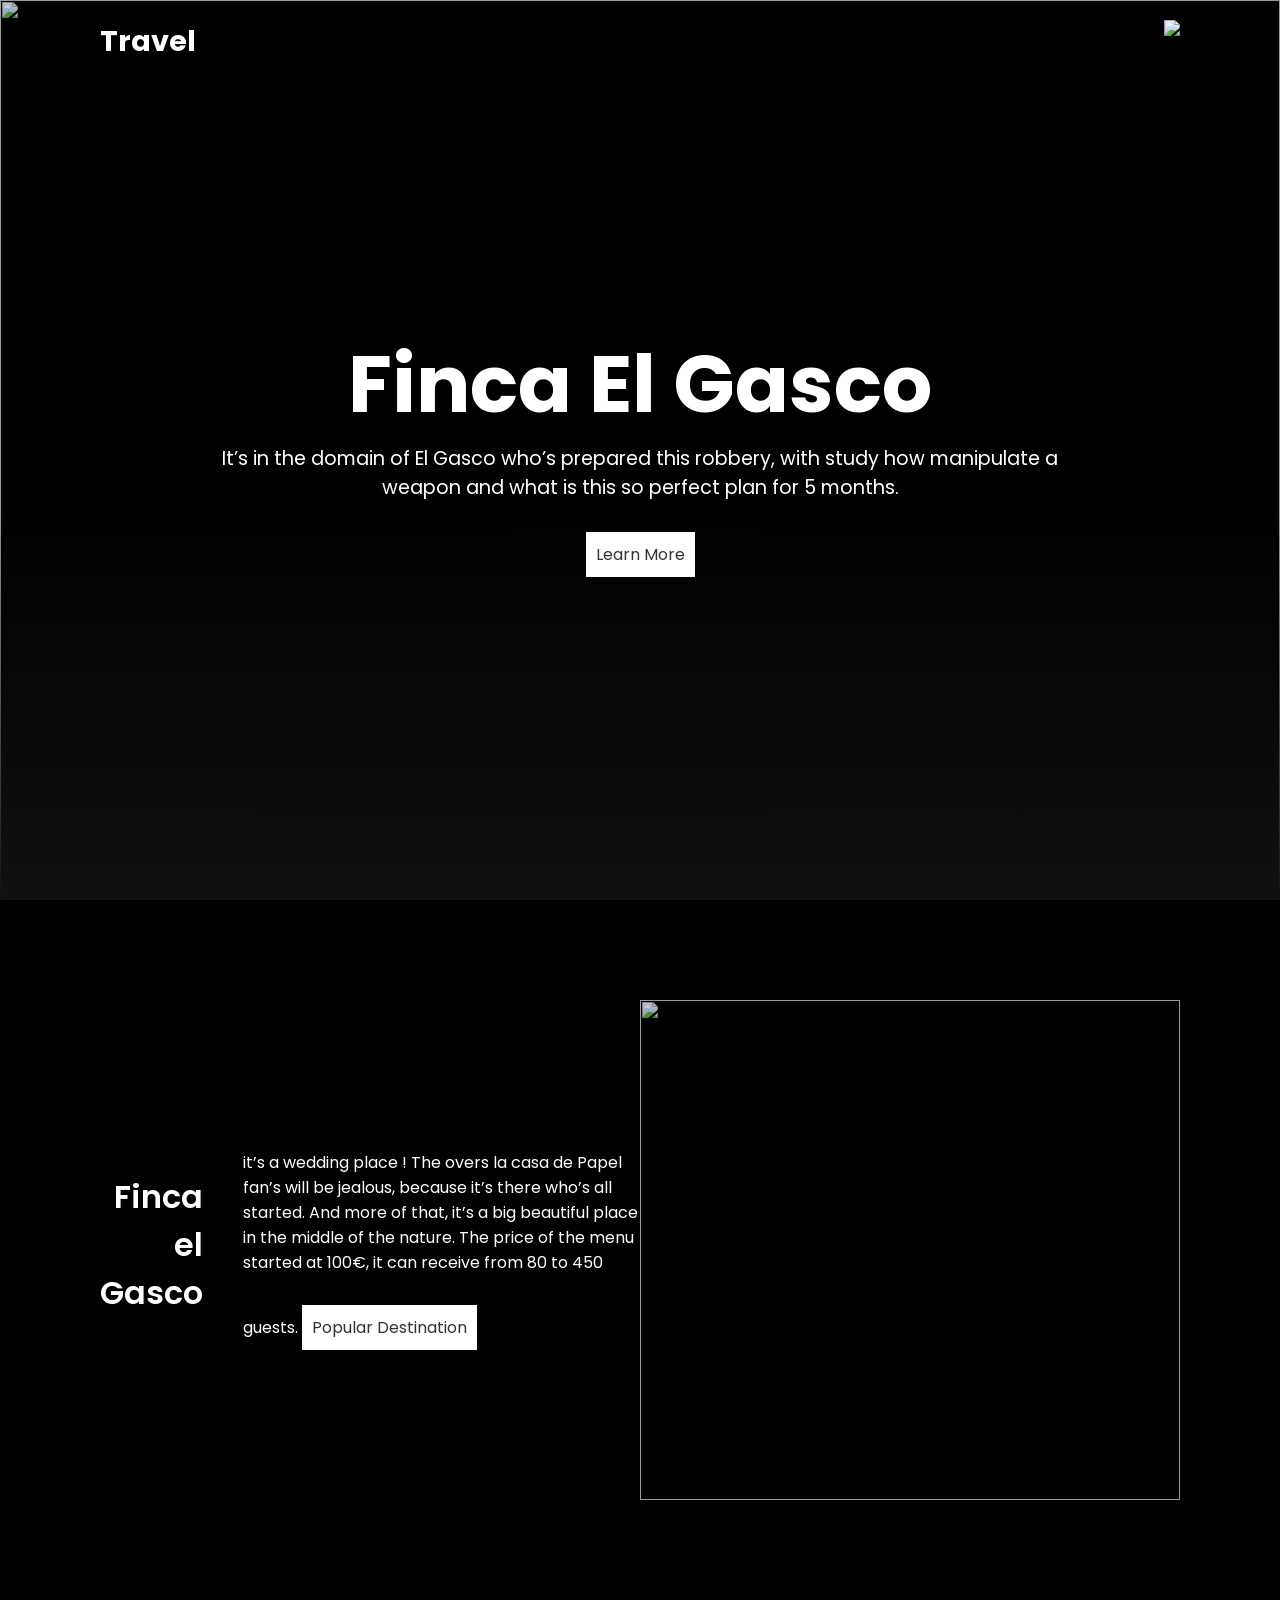
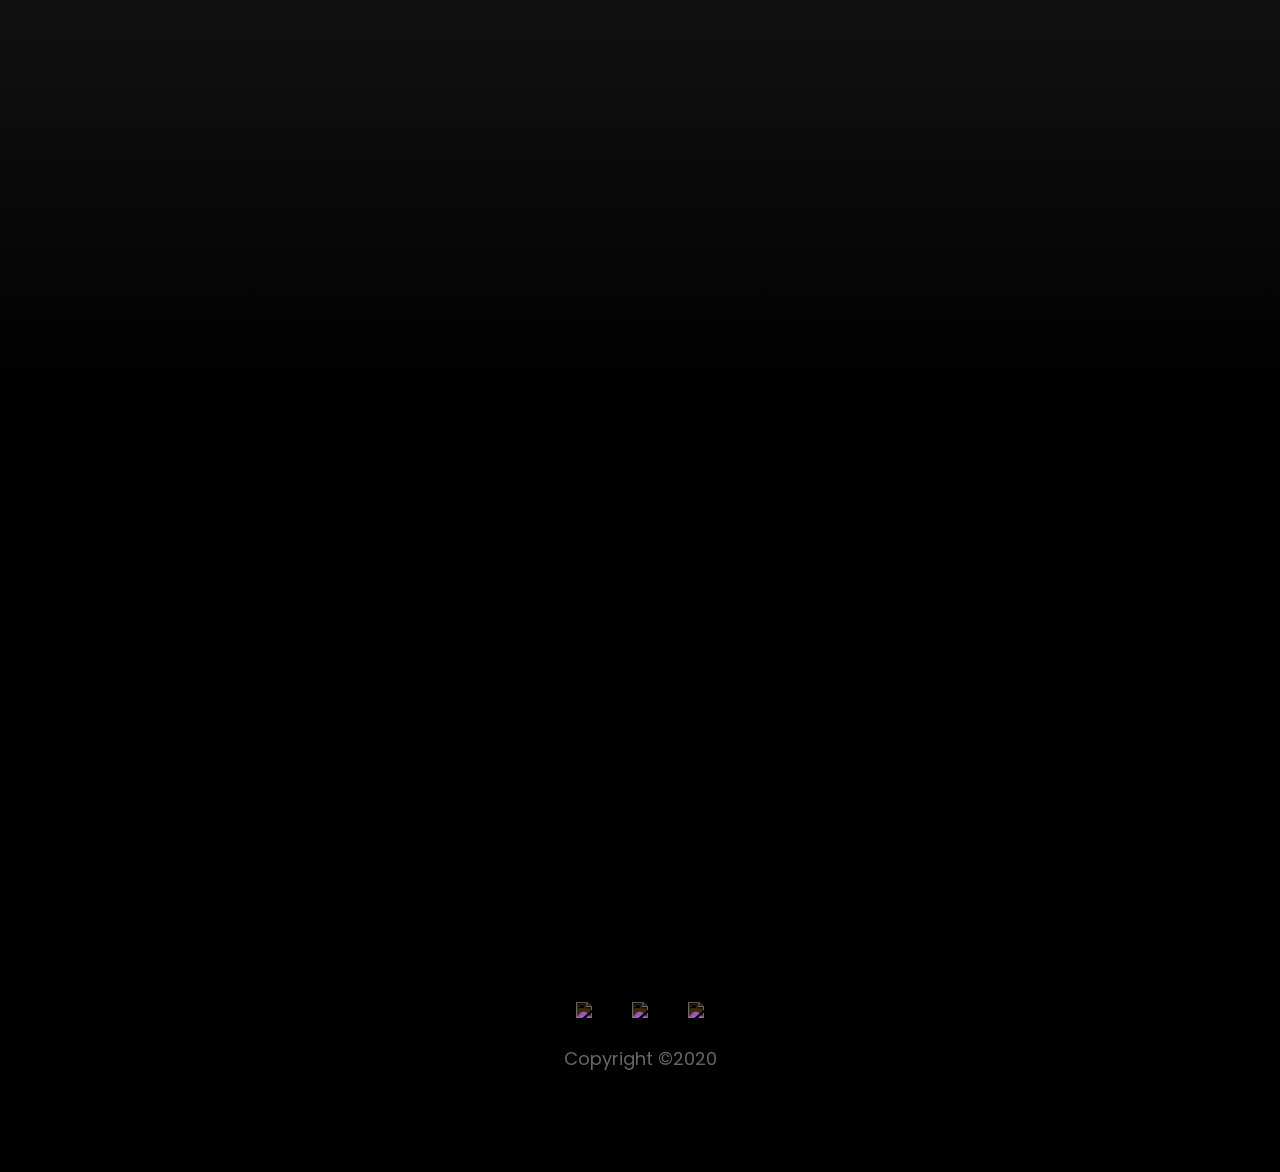
==== domaine.html @ 86316edc "init" ====
<! DOCTYPE html>
    <html>

    <head>
        <meta name="viewport" content="width=device-width, initial-scale=1.0">
        <title>Plan your Heist</title>
        <link rel="stylesheet" type="text/css" href="style.css">
    </head>

    <body>
        <section class="header">
            <a href="#" class="logo">
                <h2>Travel</h2>
            </a>
            <div class="toggle"><img src="toggle.png"></div>
        </section>

        <section class="banner">
            <img src="elgasco1.jpg" class="fitbg">
            <div class="content">
                <h2>Finca El Gasco</h2>
                <p>
                    It’s in the domain of El Gasco who’s prepared this robbery,
                    with study how manipulate a weapon and what is this so perfect plan for 5 months.
                </p>
                <a href="#about" class="btn">Learn More</a>
            </div>
        </section>

        <section class="about" id="about">
            <div class="contentBx">
                <h2 class="title">Finca el Gasco
            </div>
            <p class="text">
                it’s a wedding place ! The overs la casa de Papel fan’s will be jealous,
                because it’s there who’s all started.
                And more of that, it’s a big beautiful place in the middle of the nature.
                The price of the menu started at 100€, it can receive from 80 to 450 guests.
                <a href="#destination" class="btn">Popular Destination</a>
                </div>
                <div class="imgBx">
                    <img src="elgasco2.jpg" class="fitBg">
                </div>
        </section>

        <section class="bannerMap">
            <div id="Map">
                <iframe
                    src="https://www.google.com/maps/embed?pb=!1m14!1m8!1m3!1d12123.289085341796!2d-3.9525953!3d40.5676019!3m2!1i1024!2i768!4f13.1!3m3!1m2!1s0x0%3A0x639714c8c28f47fe!2sFinca%20El%20Gasco!5e0!3m2!1sfr!2sfr!4v1607979095268!5m2!1sfr!2sfr"
                    width="800" height="600" frameborder="0" style="border:0;" allowfullscreen="" aria-hidden="false"
                    tabindex="0"></iframe>
            </div>
        </section>




        <section class="footer">
            <ul class="sci">
                <li><a href="#"><img src="facebook.png"></a></li>
                <li><a href="#"><img src="twitter.png"></a></li>
                <li><a href="#"><img src="instagram.png"></a></li>
            </ul>
            <h4 class="copyright">Copyright ©2020</h4>
        </section>
    </body>

    </html>
---- style.css ----
@import url('https://fonts.googleapis.com/css2?family=Poppins:wght@200;300;400;500;600;700;800;900&display=swap');


*{
    margin: 0;
    padding: 0;
    box-sizing: border-box;
    font-family: 'Poppins', sans-serif;
    scroll-behavior: smooth;
}

body{

    background-color: black;

}

section{
    position: relative;
    padding: 100px;
}

.header{
    position: absolute;
    top: 0;
    left: 0;
    z-index: 1000000;
    display: flex;
    justify-content: space-between;
    width: 100%;
    padding-top: 20px;
    padding-bottom: 20px;
}

.header .logo{
    color: #ffffff;
    text-decoration: none;
    font-size: 1.2em;
}

.header .toggle{
    max-width: 40px;
    cursor: pointer;
}

.banner,
.bannerMap{
    position: relative;
    width: 100%;
    min-height: 100vh;
    display: flex;
    justify-content: center;
    align-items: center;
}

#Map{
    width: 100%;
}

.banner::before{
    content: '';
    position: absolute;
    bottom: 0;
    left: 0;
    width: 100%;
    height: 400px;
    z-index: 1;
    background: linear-gradient(to top,#111,transparent);
}

.banner .content{
    position: relative;
    max-width: 900px;
    text-align: center;
    z-index: 1;
}

.banner .content h2
{
    color: #ffffff;
    font-size: 5em;
}

.banner .content p
{
    color: #ffffff;
    font-size: 1.2em;
}

.btn
{
    position: relative;
    display: inline-block;
    margin-top: 30px;
    padding: 10px;
    background: #ffffff;
    color: #333;
    text-decoration: none;
}

.fitBg{
    position: absolute;
    top: 0;
    left: 0;
    width: 100%;
    height: 100%;
    object-fit: cover;
    opacity: 0.8;
}

.about{
    position: relative;
    width: 100%;
    display: flex;
    justify-content: center;
    align-items: center;
}

.about .contentBx{
    max-width: 50%;
    max-height: 50%;
    text-align: end;
    padding-right: 40px;
}

.title{
    font-weight: 600;
    color: #ffffff;
    font-size: 2em;
    margin-bottom: 10px;

}

.text{
    color: #ffffff;
    font-size: 1em;
}

.about .imgBx{
    position: relative;
    min-width: 50%;
    width: 50%;
    min-height: 500px;
}

.banner2,
.banner3,
.bannerMap
{
    position: relative;
    width: 100%;
    min-height: 100vh;
    display: flex;
    justify-content: center;
    align-items: center;
}

.banner2::before,
.banner3::before,
.bannerMap::before{
    content: '';
    position: absolute;
    bottom: 0;
    left: 0;
    width: 100%;
    height: 400px;
    z-index: 1;
    background: linear-gradient(to top,#111,transparent);

}

.banner2::after,
.banner3::after,
.bannerMap::before{
    content: '';
    position: absolute;
    top: 0;
    left: 0;
    width: 100%;
    height: 400px;
    z-index: 1;
    background: linear-gradient(to bottom,#111,transparent);

}
.destination,
.destination2{
    text-align: center;
}

.destination .destinationlist,
.destination2 .destinationlist{
    position: relative;
    display: flex;
    justify-content: center;
    align-items: center;
    flex-wrap: wrap;
    margin-top: 40px;
}
.destination .destinationlist .box,
.destination2 .destinationlist .box{
    position: relative;
    min-width: 350px;
    height: 480px;
    background: #191919;
    transition: 0.5s;
    margin: 10px;
}

.destination .destinationlist:hover .box,
.destination2 .destinationlist:hover .box{
    opacity: 0.2;
}

.destination .destinationlist .box:hover,
.destination2 .destinationlist .box:hover{
    opacity: 1;
}

.destination .destinationlist .box .imgBx,
.destination2 .destinationlist .box .imgBx{
    position: relative;
    width: 100%;
    height: 400px;
}

.destination .destinationlist .box .contet,
.destination2 .destinationlist .box .content{
    width: 100%;
    height: 80px;
    display: flex;
    justify-content: center;
    align-items: center;
}

.destination .destinationlist .box .content h2,
.destination2 .destinationlist .box .content h2{
    color: #ffffff;
    font-weight: 500;
    line-height: 1.2em;
}

.destination .destinationlist .box .content h2 span,
.destination2 .destinationlist .box .content h2 span{
    font-size: 0.8em;
    font-weight: 300;
    opacity: 0.5;
}

.footer{
    display: flex;
    justify-content: center;
    align-items: center;
    flex-direction: column;
}

.footer .sci{
    position: relative;
    display: flex;

}

.footer .sci li{
    list-style: none;
}

.footer .sci li a{
    text-decoration: none;
    margin: 0 20px;
}

.footer .sci li a img{
    filter: invert(1);
    max-width: 40px;  
}

.copyright{
    margin-top: 20px;
    color: #ffffff;
    font-size: 18px;
    font-weight: 400;
    color: #666;
    text-align: center;
}

@media (max-width: 767px){
    section{
        padding: 40px;
    }

    .banner .content h2{
        font-size: 2.5em;
    }

    .banner .content p{
        font-size: 1em;
    }

    .about{
        flex-direction: column;
    }

    .about .contentBx,
    .about .imgBx
    {
        min-width: 100%;
        width: 100%;
        text-align: center;
        padding-right: 0;
    }

    .about .imgBx{
        min-height: 250px;

    }

    .btn{
        margin-bottom: 30px;
    }

    .destination .destinationlist .box{
        position: relative;
        max-width: 350px;
        min-width: initial;
        width: 350px;
        height: 400px;
    }

    .destination .destinationlist .box .imgBx{
        height: 320px;
    }

    .footer .sci li a img{
        filter: invert(1);
        max-width: 30px;  
    }
    
}
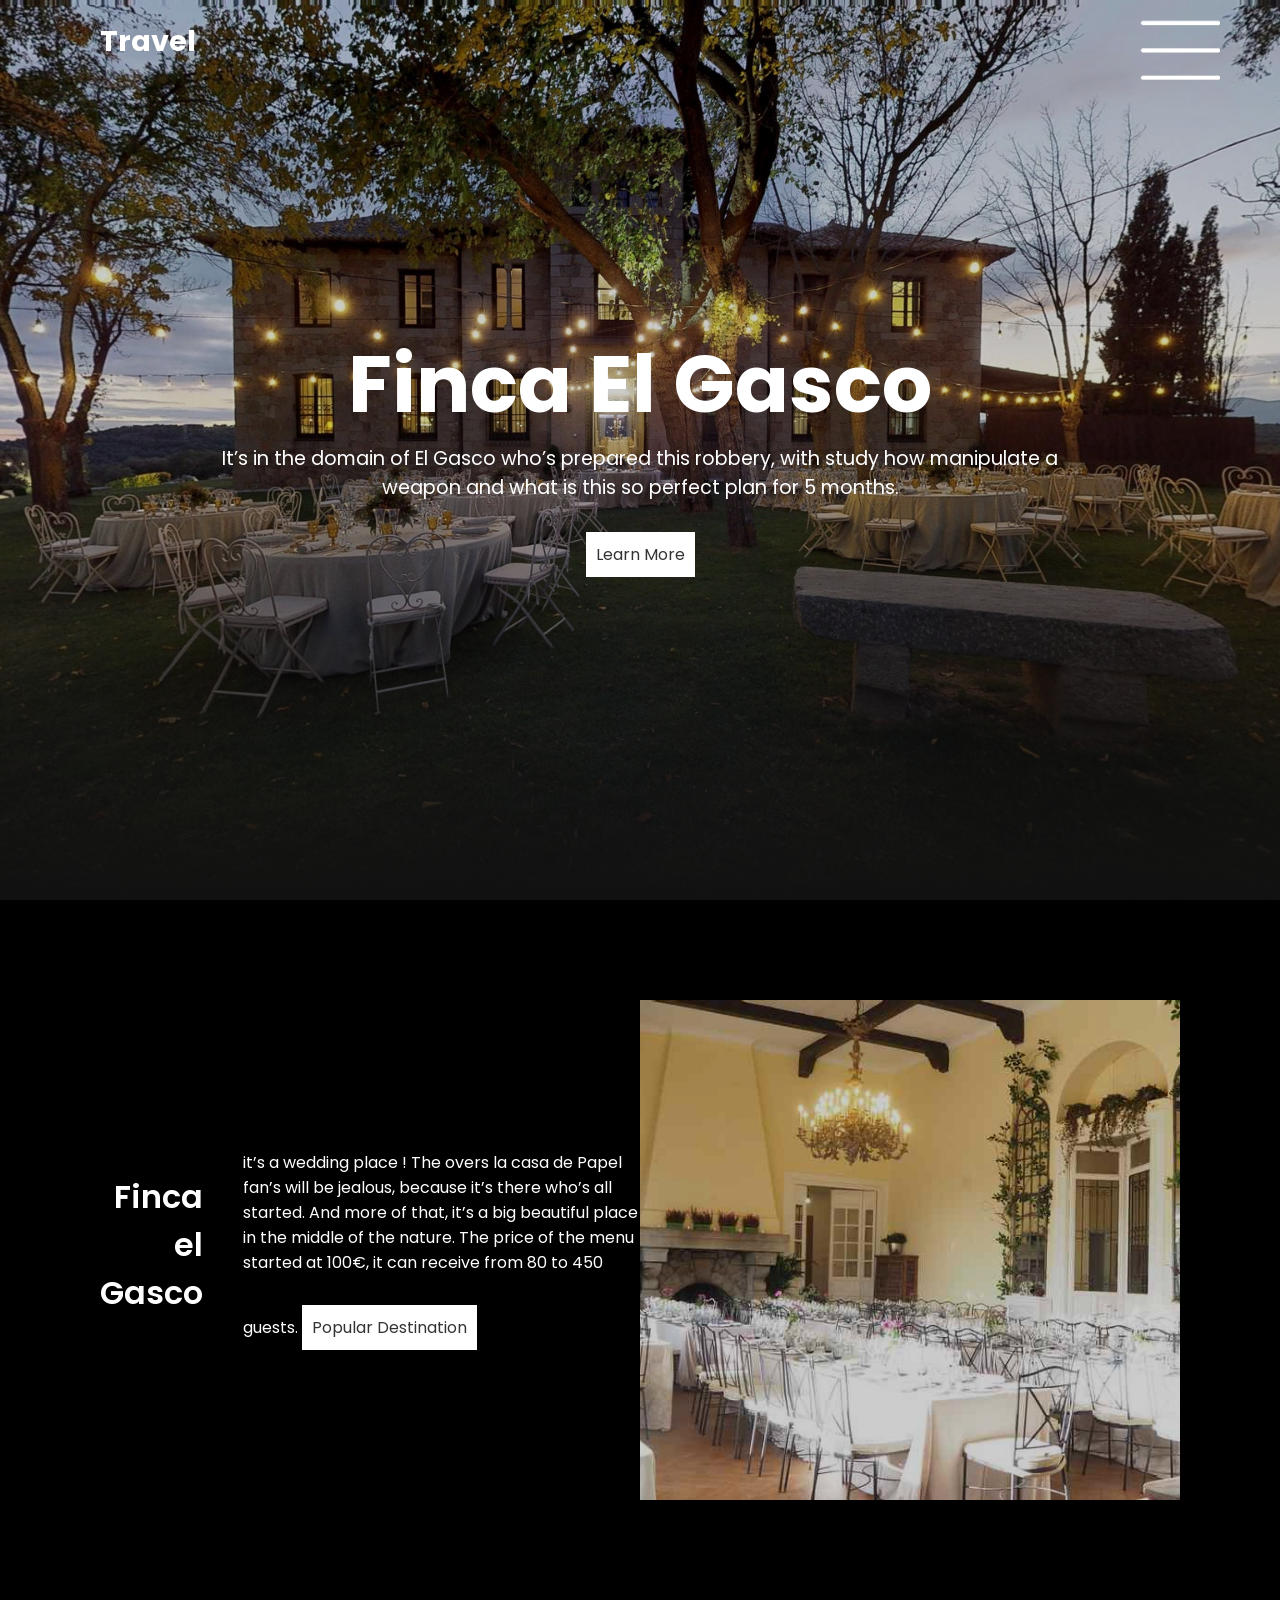
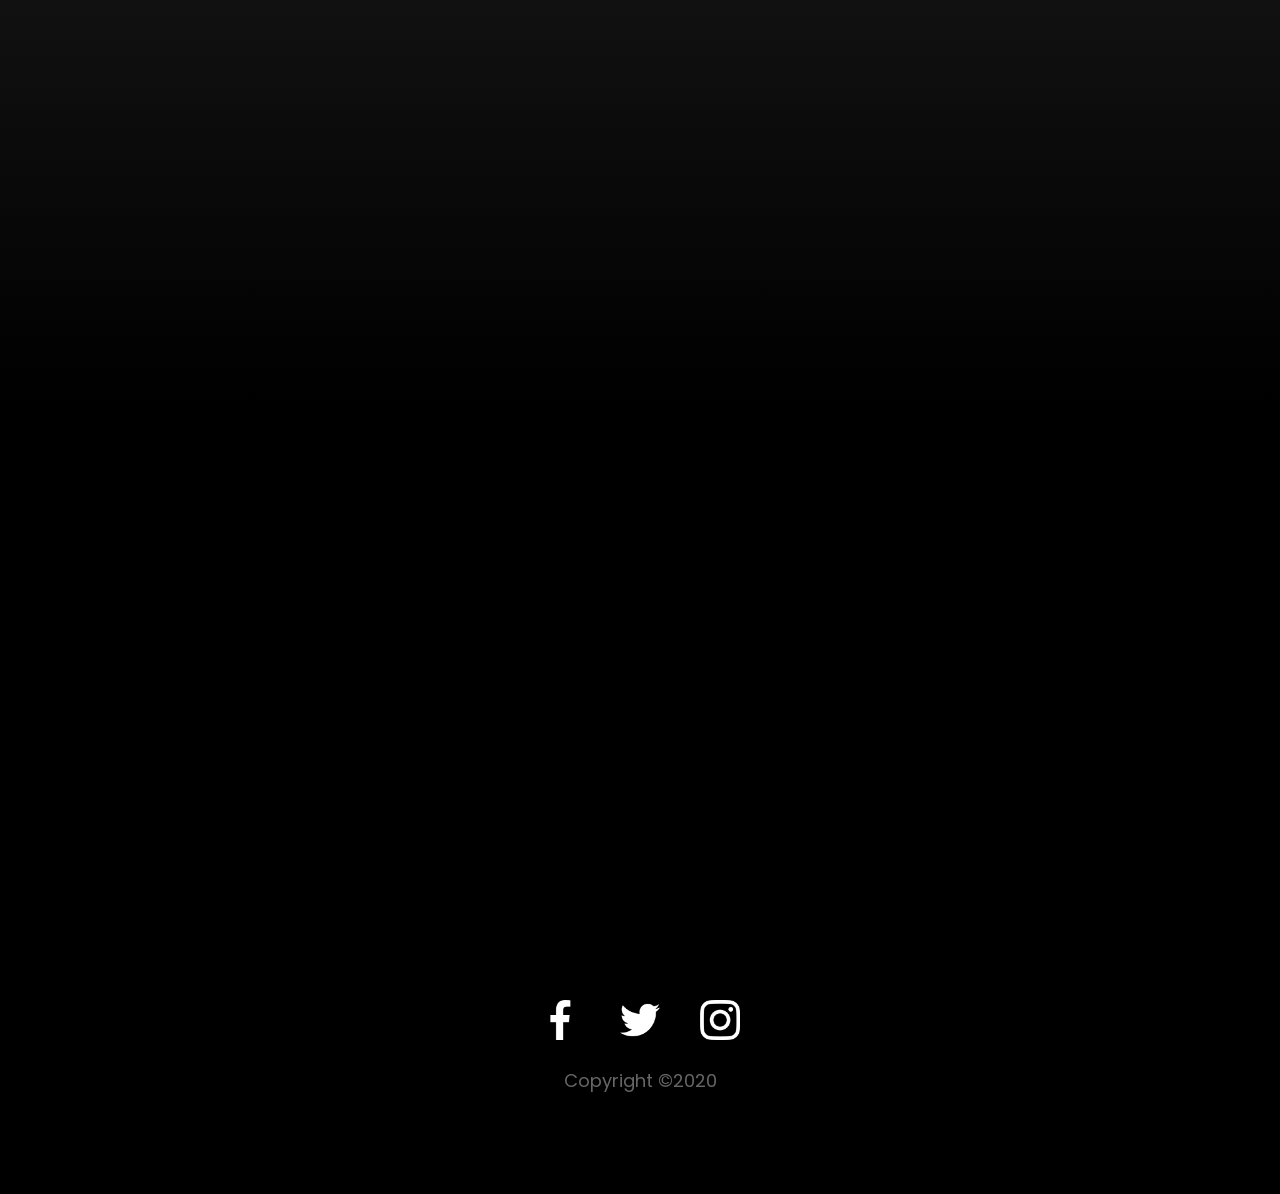
==== commit 1b74060d: "init" ====
--- a/domaine.html
+++ b/domaine.html
@@ -12,11 +12,11 @@
             <a href="#" class="logo">
                 <h2>Travel</h2>
             </a>
-            <div class="toggle"><img src="toggle.png"></div>
+            <div class="toggle"><img src="assets/toggle.png"></div>
         </section>
 
         <section class="banner">
-            <img src="elgasco1.jpg" class="fitbg">
+            <img src="assets/elgasco1.jpg" class="fitbg">
             <div class="content">
                 <h2>Finca El Gasco</h2>
                 <p>
@@ -39,7 +39,7 @@
                 <a href="#destination" class="btn">Popular Destination</a>
                 </div>
                 <div class="imgBx">
-                    <img src="elgasco2.jpg" class="fitBg">
+                    <img src="assets/elgasco2.jpg" class="fitBg">
                 </div>
         </section>
 
@@ -57,9 +57,9 @@
 
         <section class="footer">
             <ul class="sci">
-                <li><a href="#"><img src="facebook.png"></a></li>
-                <li><a href="#"><img src="twitter.png"></a></li>
-                <li><a href="#"><img src="instagram.png"></a></li>
+                <li><a href="#"><img src="assets/facebook.png"></a></li>
+                <li><a href="#"><img src="assets/twitter.png"></a></li>
+                <li><a href="#"><img src="assets/instagram.png"></a></li>
             </ul>
             <h4 class="copyright">Copyright ©2020</h4>
         </section>
